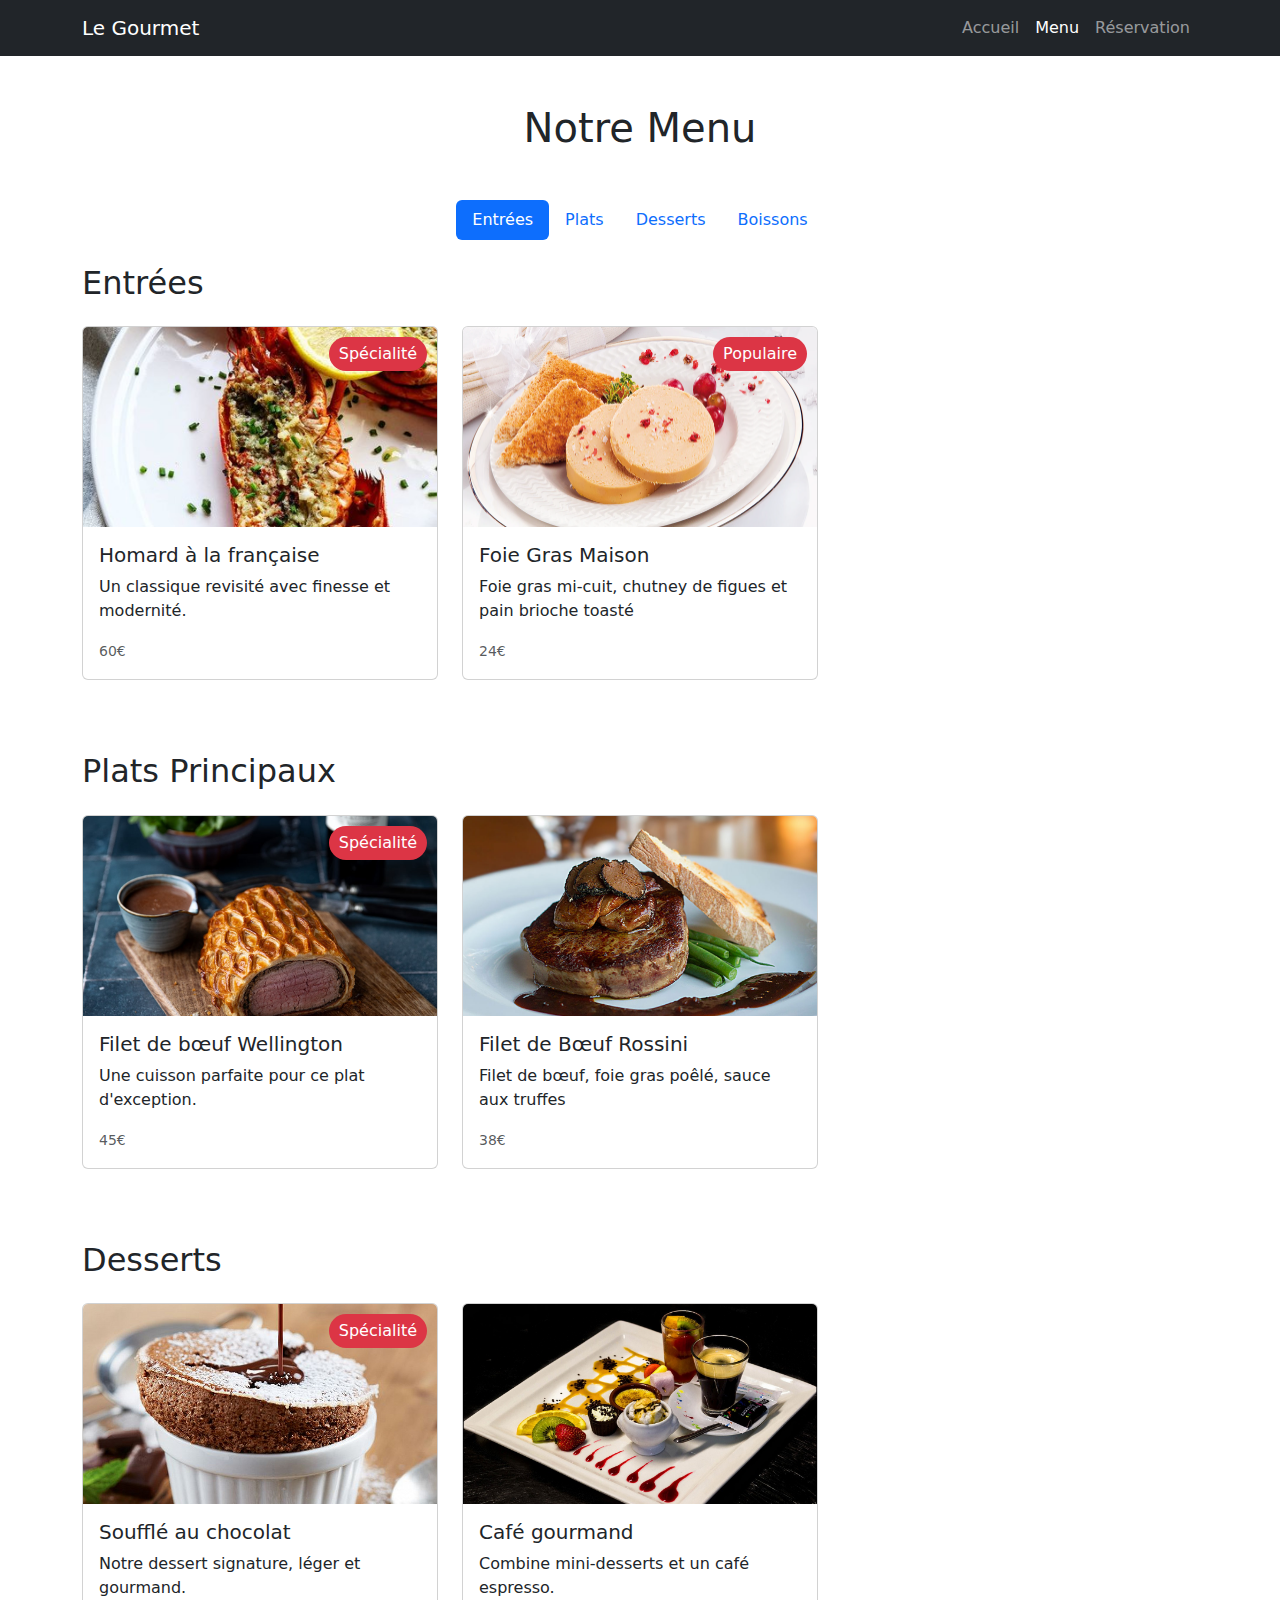
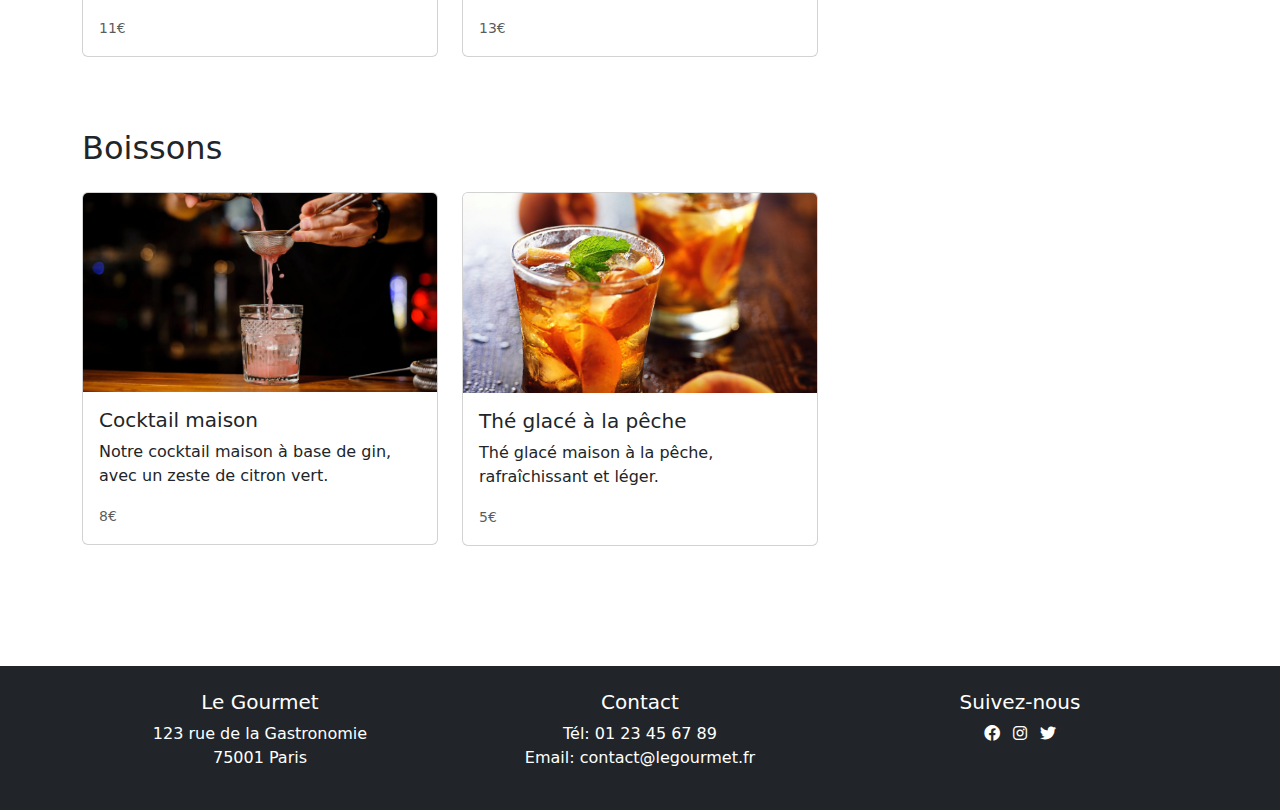
==== menu.html @ d3314093 "Update" ====
<!DOCTYPE html>
<html lang="fr">
<head>
    <meta charset="UTF-8">
    <meta name="viewport" content="width=device-width, initial-scale=1.0">
    <title>Le Gourmet - Menu</title>
    <link href="https://cdn.jsdelivr.net/npm/bootstrap@5.3.0/dist/css/bootstrap.min.css" rel="stylesheet">
    <link rel="stylesheet" href="https://cdnjs.cloudflare.com/ajax/libs/font-awesome/6.0.0/css/all.min.css">
    <style>
        .menu-card {
            transition: transform 0.3s;
        }
        .menu-card:hover {
            transform: scale(1.02);
        }
        .popular-badge {
            position: absolute;
            top: 10px;
            right: 10px;
            background-color: #dc3545;
            color: white;
            padding: 5px 10px;
            border-radius: 20px;
        }
        img.card-img-top,
        .menu-card .card-img-top {
          max-height: 200px;
          width: 100%;
          object-fit: cover;
        }
    </style>
</head>
<body>
    <!-- Navigation -->
    <nav class="navbar navbar-expand-lg navbar-dark bg-dark">
        <div class="container">
            <a class="navbar-brand" href="index.html">Le Gourmet</a>
            <button class="navbar-toggler" type="button" data-bs-toggle="collapse" data-bs-target="#navbarNav">
                <span class="navbar-toggler-icon"></span>
            </button>
            <div class="collapse navbar-collapse" id="navbarNav">
                <ul class="navbar-nav ms-auto">
                    <li class="nav-item">
                        <a class="nav-link" href="index.html">Accueil</a>
                    </li>
                    <li class="nav-item">
                        <a class="nav-link active" href="menu.html">Menu</a>
                    </li>
                    <li class="nav-item">
                        <a class="nav-link" href="reservation.html">Réservation</a>
                    </li>
                </ul>
            </div>
        </div>
    </nav>

    <!-- Menu Categories -->
    <div class="container py-5">
        <h1 class="text-center mb-5">Notre Menu</h1>
        
        <!-- Category Navigation -->
        <ul class="nav nav-pills mb-4 justify-content-center" id="menuTabs">
            <li class="nav-item">
                <a class="nav-link active" href="#entrees">Entrées</a>
            </li>
            <li class="nav-item">
                <a class="nav-link" href="#plats">Plats</a>
            </li>
            <li class="nav-item">
                <a class="nav-link" href="#desserts">Desserts</a>
            </li>
            <li class="nav-item">
                <a class="nav-link" href="#boissons">Boissons</a>
            </li>
        </ul>

        <!-- Entrées -->
        <section id="entrees" class="mb-5">
            <h2 class="mb-4">Entrées</h2>
            <div class="row">
                <div class="col-md-6 col-lg-4 mb-4">
                    <div class="card menu-card">
                        <img src="assets/img/homard.jpg" class="card-img-top" alt="Entrée2">
                        <span class="popular-badge">Spécialité</span>
                        <div class="card-body">
                            <h5 class="card-title">Homard à la française</h5>
                            <p class="card-text">Un classique revisité avec finesse et modernité.</p>
                            <p class="card-text"><small class="text-muted">60€</small></p>
                        </div>
                    </div>
                </div>
                <div class="col-md-6 col-lg-4 mb-4">
                    <div class="card menu-card">
                        <img src="assets/img/foie_gras.webp" class="card-img-top" alt="Entrée">
                        <span class="popular-badge">Populaire</span>
                        <div class="card-body">
                            <h5 class="card-title">Foie Gras Maison</h5>
                            <p class="card-text">Foie gras mi-cuit, chutney de figues et pain brioche toasté</p>
                            <p class="card-text"><small class="text-muted">24€</small></p>
                        </div>
                    </div>
                </div>
                <!-- Autres entrées... -->
            </div>
        </section>

        <!-- Plats -->
        <section id="plats" class="mb-5">
            <h2 class="mb-4">Plats Principaux</h2>
            <div class="row">
                <div class="col-md-6 col-lg-4 mb-4">
                    <div class="card menu-card">
                        <img src="assets/img/wellington.jpg" class="card-img-top" alt="Plat2">
                        <span class="popular-badge">Spécialité</span>
                        <div class="card-body">
                            <h5 class="card-title">Filet de bœuf Wellington</h5>
                            <p class="card-text">Une cuisson parfaite pour ce plat d'exception.</p>
                            <p class="card-text"><small class="text-muted">45€</small></p>
                        </div>
                    </div>
                </div>
                <div class="col-md-6 col-lg-4 mb-4">
                    <div class="card menu-card">
                        <img src="assets/img/boeuf-rossini.jpg" class="card-img-top" alt="Plat">
                        <div class="card-body">
                            <h5 class="card-title">Filet de Bœuf Rossini</h5>
                            <p class="card-text">Filet de bœuf, foie gras poêlé, sauce aux truffes</p>
                            <p class="card-text"><small class="text-muted">38€</small></p>
                        </div>
                    </div>
                </div>
            </div>
        </section>

         <!-- Desserts -->
        <section id="desserts" class="mb-5">
            <h2 class="mb-4">Desserts</h2>
            <div class="row">
                <div class="col-md-6 col-lg-4 mb-4">
                    <div class="card menu-card">
                        <img src="assets/img/souffle-chocolat.jpg" class="card-img-top" alt="Dessert">
                        <span class="popular-badge">Spécialité</span>
                        <div class="card-body">
                            <h5 class="card-title">Soufflé au chocolat</h5>
                            <p class="card-text">Notre dessert signature, léger et gourmand.</p>
                            <p class="card-text"><small class="text-muted">11€</small></p>
                        </div>
                    </div>
                </div>
                <div class="col-md-6 col-lg-4 mb-4">
                    <div class="card menu-card">
                        <img src="assets/img/cafe-gourmand.jpg" class="card-img-top" alt="Dessert2">
                        <div class="card-body">
                            <h5 class="card-title">Café gourmand</h5>
                            <p class="card-text">Combine mini-desserts et un café espresso.</p>                      </p>
                            <p class="card-text"><small class="text-muted">13€</small></p>
                        </div>
                    </div>
                </div>
            </div>
        </section>

        <!-- Boissons -->
        <section id="boissons" class="mb-5">
            <h2 class="mb-4">Boissons</h2>
            <div class="row">
                <div class="col-md-6 col-lg-4 mb-4">
                    <div class="card menu-card">
                        <img src="assets/img/cocktail.webp" class="card-img-top" alt="Boisson">
                        <div class="card-body">
                            <h5 class="card-title">Cocktail maison</h5>
                            <p class="card-text">Notre cocktail maison à base de gin, avec un zeste de citron vert.</p>
                            <p class="card-text"><small class="text-muted">8€</small></p>
                        </div>
                    </div>
                </div>
                <div class="col-md-6 col-lg-4 mb-4">
                    <div class="card menu-card">
                        <img src="assets/img/the-glace.jpg" class="card-img-top" alt="Boisson2">
                        <div class="card-body">
                            <h5 class="card-title">Thé glacé à la pêche</h5>
                            <p class="card-text">Thé glacé maison à la pêche, rafraîchissant et léger.</p>                   
                            <p class="card-text"><small class="text-muted">5€</small></p>
                        </div>
                    </div>
                </div>
            </div>
        </section>
    </div>

    <!-- Footer -->
    <!-- Footer -->
    <footer class="bg-dark text-white py-4">
        <div class="container">
            <div class="row justify-content-center">
                <div class="col-md-4 text-center">
                    <h5>Le Gourmet</h5>
                    <p>123 rue de la Gastronomie<br>75001 Paris</p>
                </div>
                <div class="col-md-4 text-center">
                    <h5>Contact</h5>
                    <p>Tél: 01 23 45 67 89<br>Email: contact@legourmet.fr</p>
                </div>
                <div class="col-md-4 text-center">
                    <h5>Suivez-nous</h5>
                    <div class="social-links">
                        <a href="#" class="text-white me-2"><i class="fab fa-facebook"></i></a>
                        <a href="#" class="text-white me-2"><i class="fab fa-instagram"></i></a>
                        <a href="#" class="text-white"><i class="fab fa-twitter"></i></a>
                    </div>
                </div>
            </div>
        </div>
    </footer>

    <script src="https://cdn.jsdelivr.net/npm/bootstrap@5.3.0/dist/js/bootstrap.bundle.min.js"></script>
</body>
</html>
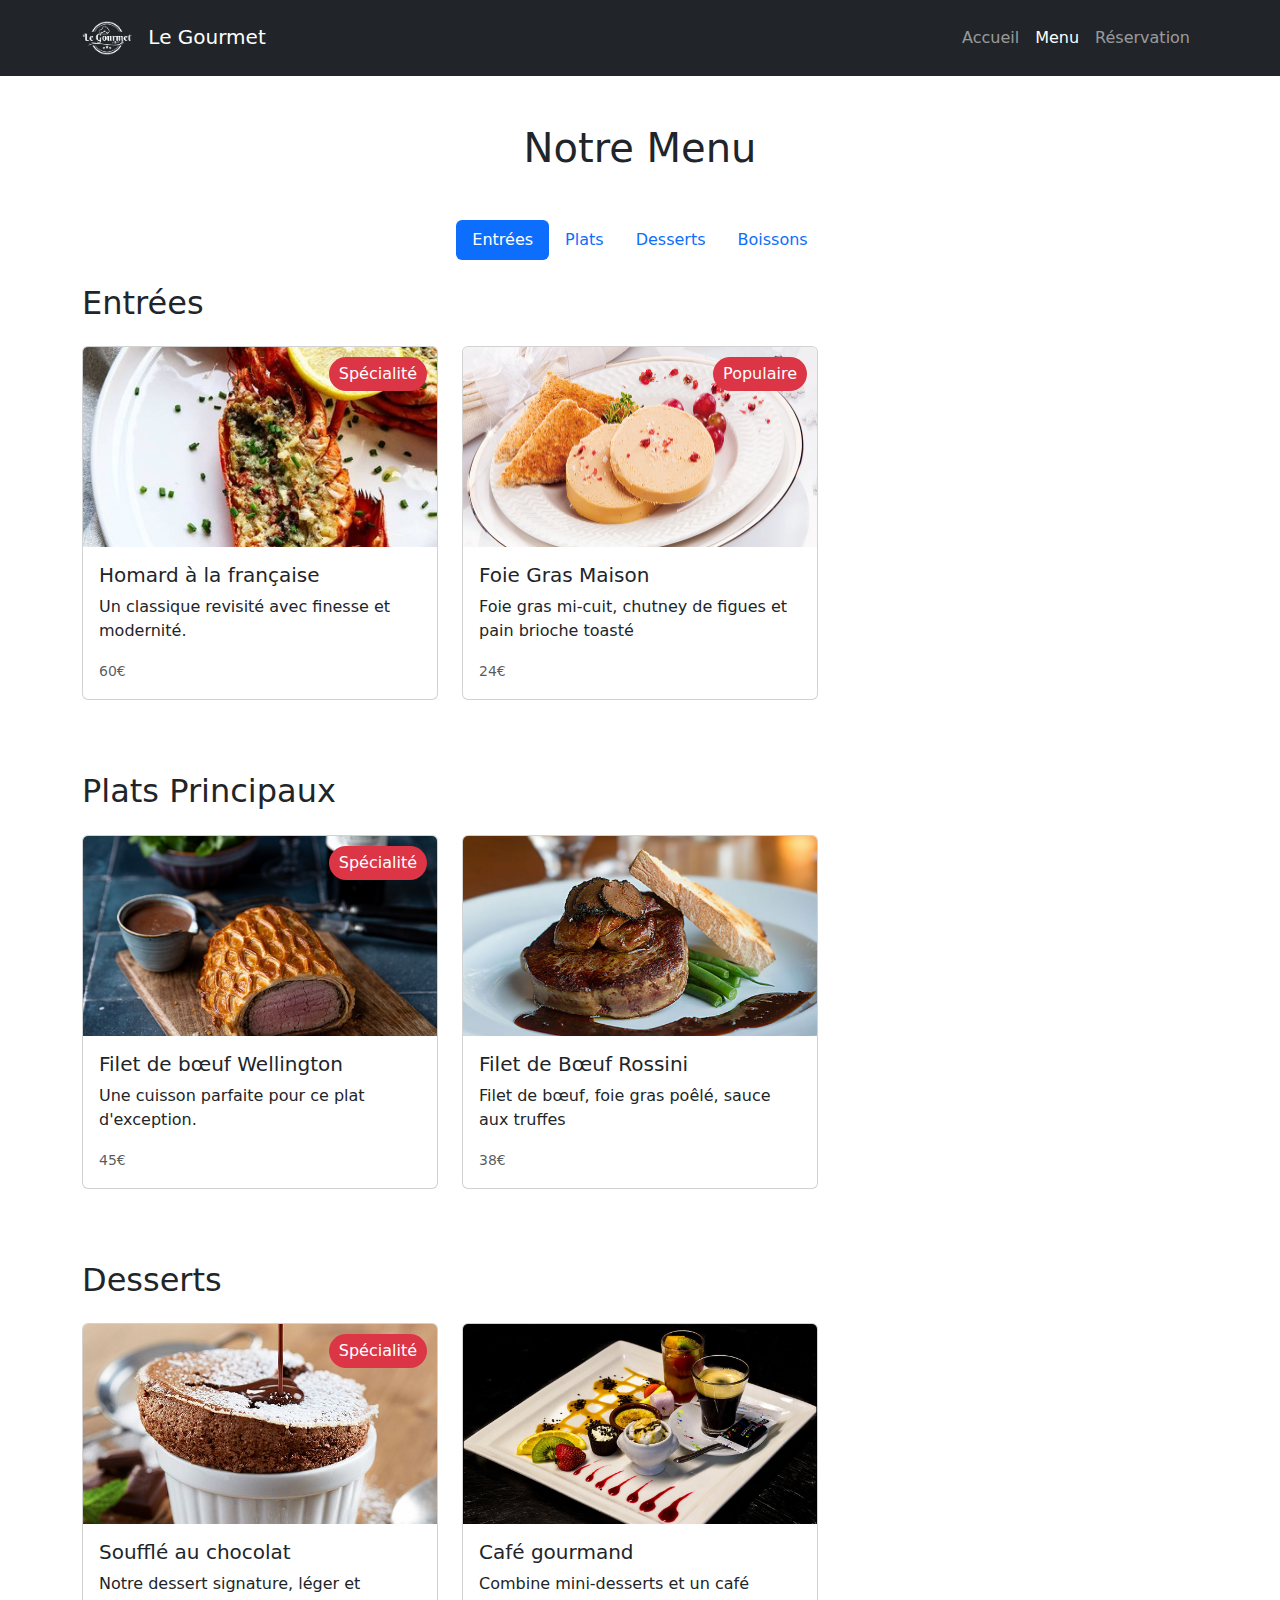
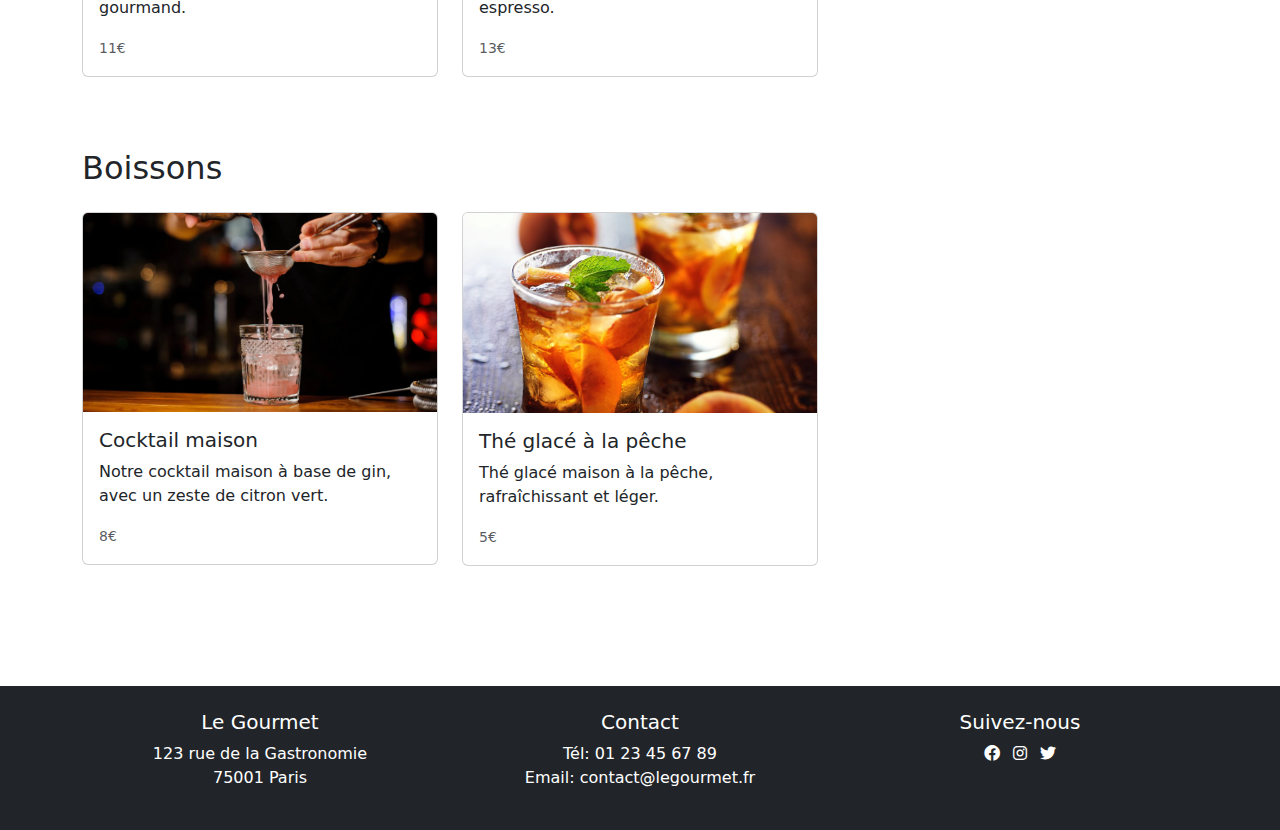
==== commit dbb349e1: "Update" ====
--- a/menu.html
+++ b/menu.html
@@ -6,6 +6,7 @@
     <title>Le Gourmet - Menu</title>
     <link href="https://cdn.jsdelivr.net/npm/bootstrap@5.3.0/dist/css/bootstrap.min.css" rel="stylesheet">
     <link rel="stylesheet" href="https://cdnjs.cloudflare.com/ajax/libs/font-awesome/6.0.0/css/all.min.css">
+    <link rel="icon" href="assets/img/favicon.png" type="image/x-icon">
     <style>
         .menu-card {
             transition: transform 0.3s;
@@ -34,7 +35,10 @@
     <!-- Navigation -->
     <nav class="navbar navbar-expand-lg navbar-dark bg-dark">
         <div class="container">
-            <a class="navbar-brand" href="index.html">Le Gourmet</a>
+            <a class="navbar-brand" href="index.html">
+                <img src="assets/img/logo.png" alt="Logo" style="max-height: 50px; margin-right: 10px;">
+                Le Gourmet
+            </a>
             <button class="navbar-toggler" type="button" data-bs-toggle="collapse" data-bs-target="#navbarNav">
                 <span class="navbar-toggler-icon"></span>
             </button>
